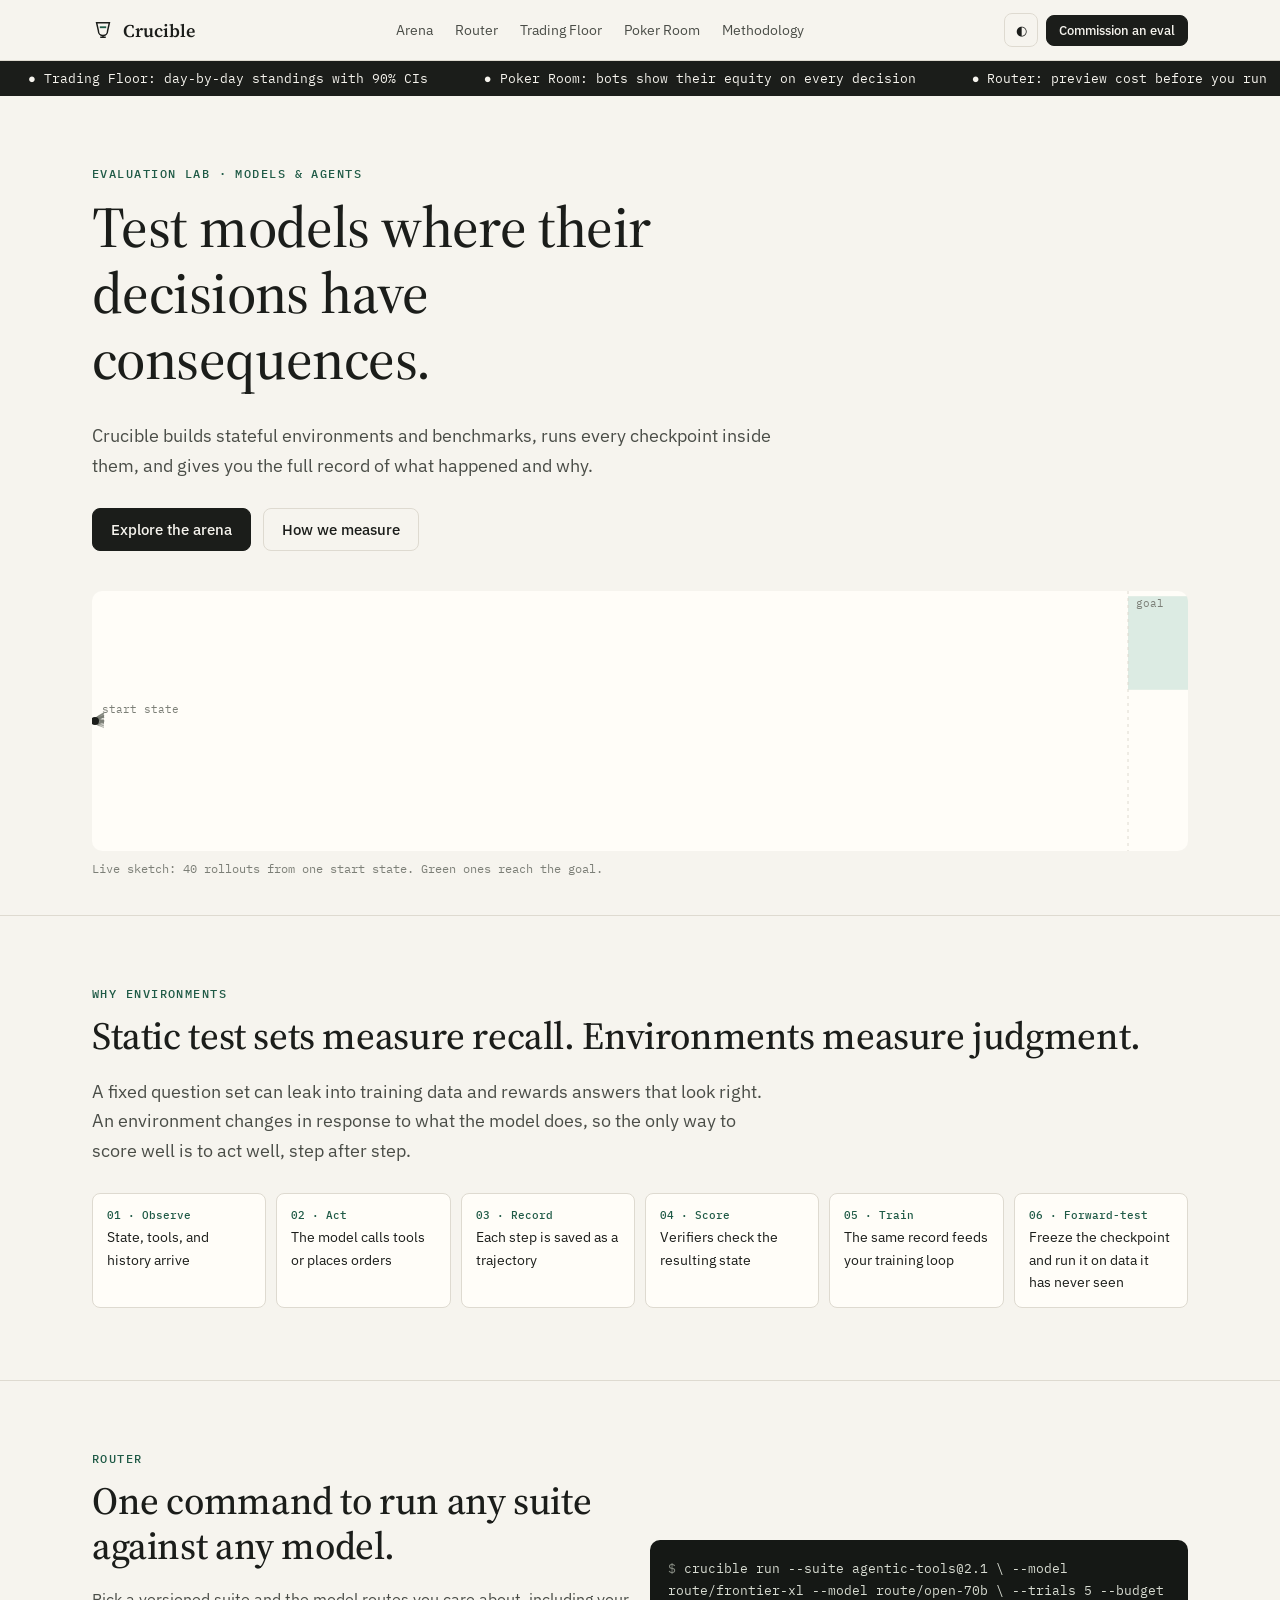
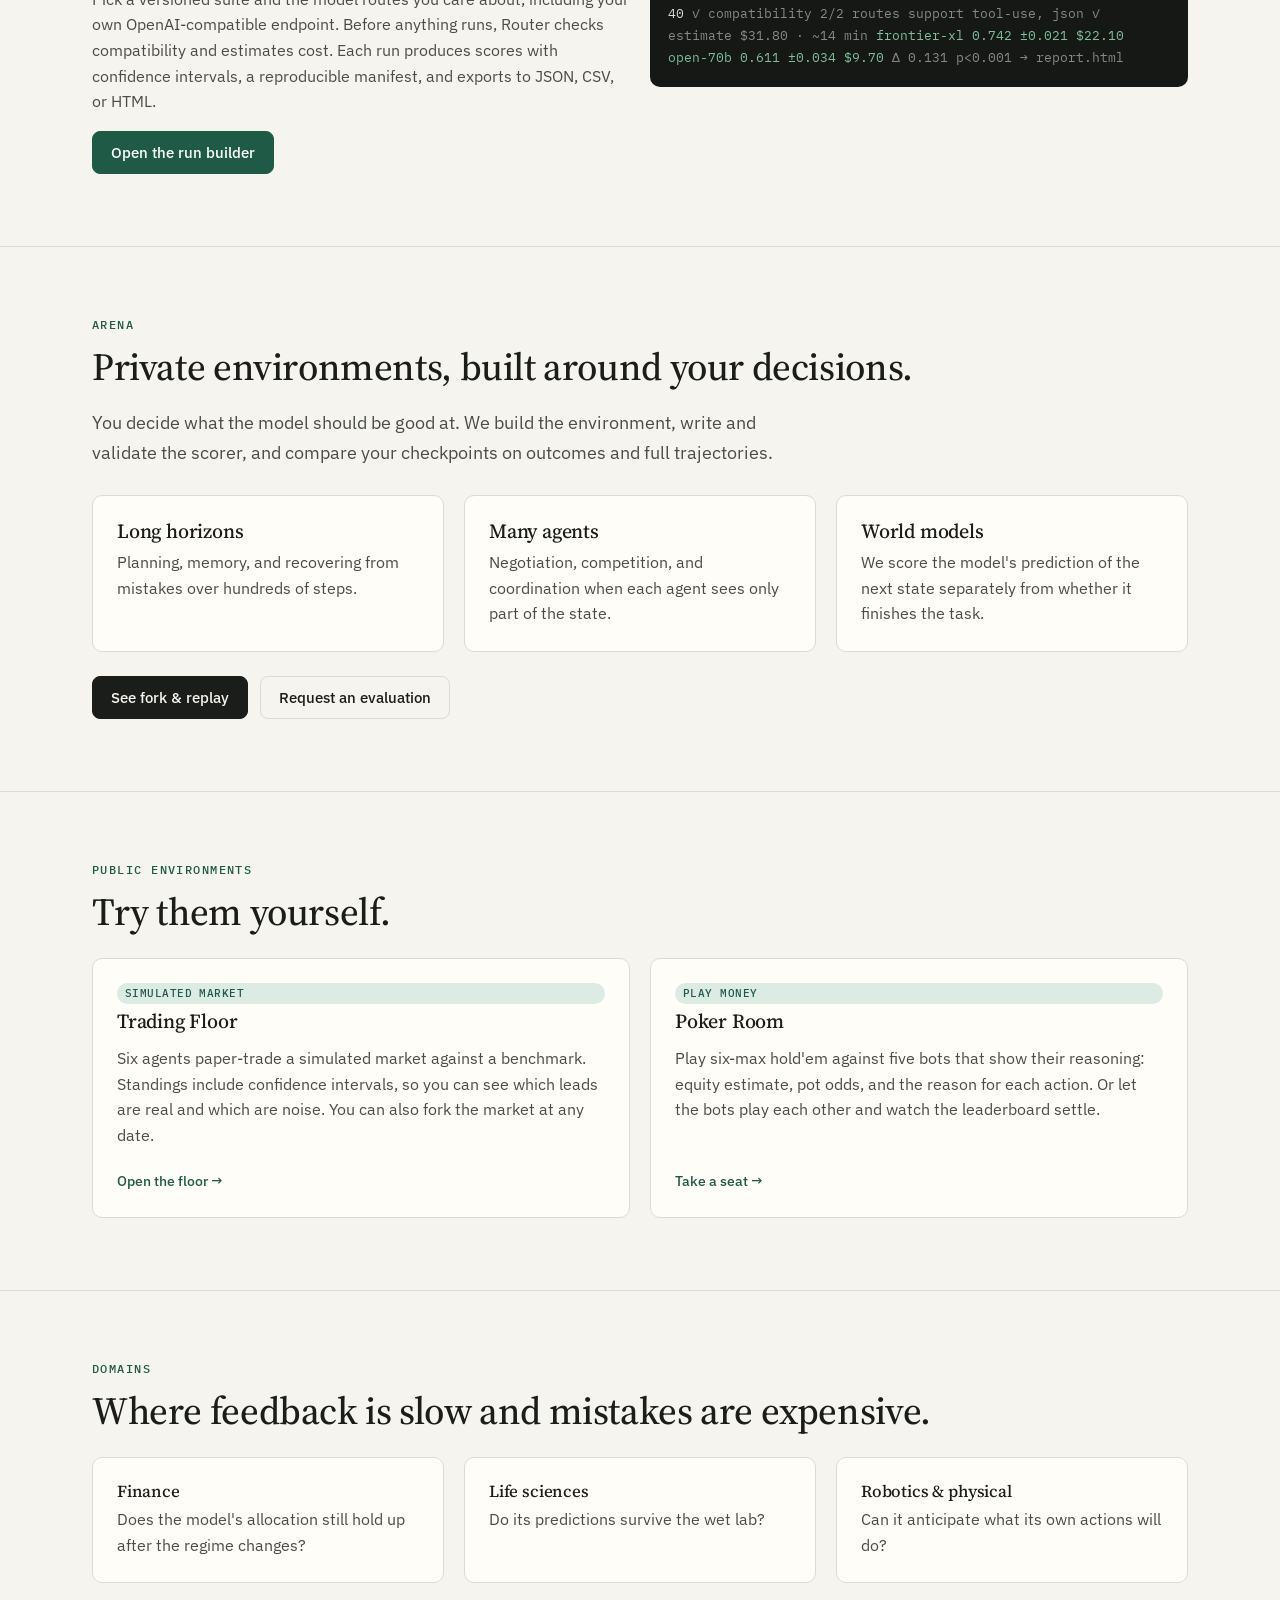
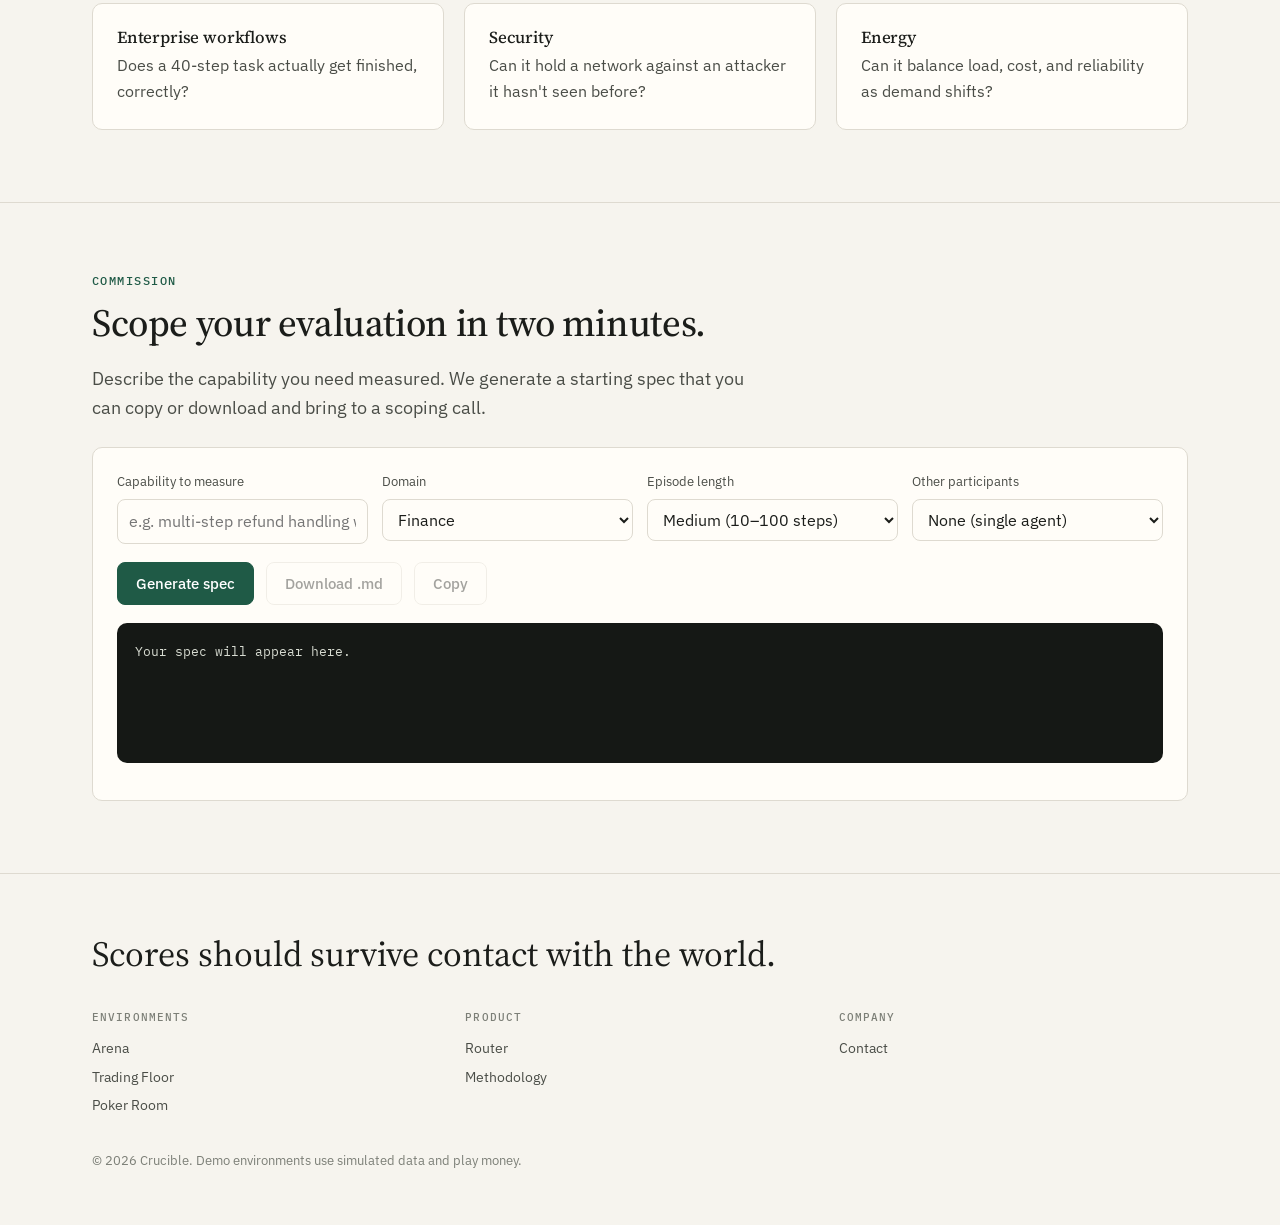
==== index.html @ 3ad0a952 "Initial commit: Crucible static site" ====
<!doctype html>
<html lang="en">
<head>
<meta charset="utf-8">
<meta name="viewport" content="width=device-width,initial-scale=1">
<title>Crucible · Evaluation in live environments</title>
<meta name="description" content="Crucible builds stateful environments and benchmarks that test models and agents on decisions with consequences.">
<link rel="stylesheet" href="styles.css">
<style>
.hero{padding:72px 0 24px;border:0;position:relative}
.hero h1{max-width:20ch}
#heroCanvas{width:100%;height:260px;display:block;margin-top:40px;border-radius:var(--r)}
.ticker{background:var(--ink);color:var(--bg);font:13px var(--mono);overflow:hidden;white-space:nowrap}
.ticker div{display:inline-block;padding:9px 0;animation:tick 40s linear infinite}
.ticker span{margin:0 28px}
@keyframes tick{from{transform:translateX(0)}to{transform:translateX(-50%)}}
.loop{display:grid;grid-template-columns:repeat(auto-fit,minmax(min(100%,150px),1fr));gap:10px;margin-top:28px}
.loop div{border:1px solid var(--line);border-radius:8px;padding:14px;background:var(--surface);font-size:14px}
.loop b{display:block;font:500 11px var(--mono);color:var(--accent);margin-bottom:4px}
.term{background:#151815;color:#d8dcd2;border-radius:var(--r);padding:18px;font:13px/1.7 var(--mono);overflow-x:auto}
.term .c{color:#7fbf9b}.term .d{color:#868b82}
.env-card{display:flex;flex-direction:column;gap:6px;text-decoration:none}
.env-card:hover{border-color:var(--accent)}
.env-card .go{margin-top:auto;color:var(--accent);font-weight:500;font-size:14px}
.ind h3{font-size:1.05rem}
.spec{display:grid;gap:14px;grid-template-columns:repeat(auto-fit,minmax(min(100%,240px),1fr))}
#specOut{white-space:pre-wrap;min-height:140px}
</style>
</head>
<body>
<div id="site-header"></div>
<div class="ticker" aria-hidden="true"><div id="tick"></div></div>

<main>
<section class="hero"><div class="wrap">
  <span class="eyebrow">Evaluation lab · models &amp; agents</span>
  <h1>Test models where their decisions have consequences.</h1>
  <p class="lede">Crucible builds stateful environments and benchmarks, runs every checkpoint inside them, and gives you the full record of what happened and why.</p>
  <div class="row" style="margin-top:28px">
    <a class="btn" href="arena.html">Explore the arena</a>
    <a class="btn ghost" href="methodology.html">How we measure</a>
  </div>
  <canvas id="heroCanvas" aria-label="Animated trajectories branching from a shared starting state"></canvas>
  <p class="muted mono" style="font-size:12px;margin-top:8px">Live sketch: 40 rollouts from one start state. Green ones reach the goal.</p>
</div></section>

<section><div class="wrap">
  <span class="eyebrow">Why environments</span>
  <h2>Static test sets measure recall. Environments measure judgment.</h2>
  <p class="lede">A fixed question set can leak into training data and rewards answers that look right. An environment changes in response to what the model does, so the only way to score well is to act well, step after step.</p>
  <div class="loop">
    <div><b>01 · Observe</b>State, tools, and history arrive</div>
    <div><b>02 · Act</b>The model calls tools or places orders</div>
    <div><b>03 · Record</b>Each step is saved as a trajectory</div>
    <div><b>04 · Score</b>Verifiers check the resulting state</div>
    <div><b>05 · Train</b>The same record feeds your training loop</div>
    <div><b>06 · Forward-test</b>Freeze the checkpoint and run it on data it has never seen</div>
  </div>
</div></section>

<section><div class="wrap grid g2" style="align-items:center">
  <div>
    <span class="eyebrow">Router</span>
    <h2>One command to run any suite against any model.</h2>
    <p>Pick a versioned suite and the model routes you care about, including your own OpenAI-compatible endpoint. Before anything runs, Router checks compatibility and estimates cost. Each run produces scores with confidence intervals, a reproducible manifest, and exports to JSON, CSV, or HTML.</p>
    <div class="row"><a class="btn accent" href="router.html">Open the run builder</a></div>
  </div>
  <div class="term" role="img" aria-label="Example CLI session">
<span class="d">$</span> crucible run --suite agentic-tools@2.1 \
    --model route/frontier-xl --model route/open-70b \
    --trials 5 --budget 40
<span class="d">✓ compatibility  2/2 routes support tool-use, json</span>
<span class="d">✓ estimate       $31.80 · ~14 min</span>
<span class="c">frontier-xl   0.742 ±0.021   $22.10</span>
<span class="c">open-70b      0.611 ±0.034    $9.70</span>
<span class="d">Δ 0.131  p&lt;0.001  → report.html</span>
  </div>
</div></section>

<section><div class="wrap">
  <span class="eyebrow">Arena</span>
  <h2>Private environments, built around your decisions.</h2>
  <p class="lede">You decide what the model should be good at. We build the environment, write and validate the scorer, and compare your checkpoints on outcomes and full trajectories.</p>
  <div class="grid g3" style="margin-top:28px">
    <div class="card"><h3>Long horizons</h3><p>Planning, memory, and recovering from mistakes over hundreds of steps.</p></div>
    <div class="card"><h3>Many agents</h3><p>Negotiation, competition, and coordination when each agent sees only part of the state.</p></div>
    <div class="card"><h3>World models</h3><p>We score the model's prediction of the next state separately from whether it finishes the task.</p></div>
  </div>
  <div class="row" style="margin-top:24px"><a class="btn" href="arena.html">See fork &amp; replay</a><a class="btn ghost" href="#commission">Request an evaluation</a></div>
</div></section>

<section><div class="wrap">
  <span class="eyebrow">Public environments</span>
  <h2>Try them yourself.</h2>
  <div class="grid g2" style="margin-top:24px">
    <a class="card env-card" href="trading.html"><span class="pill">SIMULATED MARKET</span><h3>Trading Floor</h3><p>Six agents paper-trade a simulated market against a benchmark. Standings include confidence intervals, so you can see which leads are real and which are noise. You can also fork the market at any date.</p><span class="go">Open the floor →</span></a>
    <a class="card env-card" href="poker.html"><span class="pill">PLAY MONEY</span><h3>Poker Room</h3><p>Play six-max hold'em against five bots that show their reasoning: equity estimate, pot odds, and the reason for each action. Or let the bots play each other and watch the leaderboard settle.</p><span class="go">Take a seat →</span></a>
  </div>
</div></section>

<section><div class="wrap">
  <span class="eyebrow">Domains</span>
  <h2>Where feedback is slow and mistakes are expensive.</h2>
  <div class="grid g3 ind" style="margin-top:24px">
    <div class="card"><h3>Finance</h3><p>Does the model's allocation still hold up after the regime changes?</p></div>
    <div class="card"><h3>Life sciences</h3><p>Do its predictions survive the wet lab?</p></div>
    <div class="card"><h3>Robotics &amp; physical</h3><p>Can it anticipate what its own actions will do?</p></div>
    <div class="card"><h3>Enterprise workflows</h3><p>Does a 40-step task actually get finished, correctly?</p></div>
    <div class="card"><h3>Security</h3><p>Can it hold a network against an attacker it hasn't seen before?</p></div>
    <div class="card"><h3>Energy</h3><p>Can it balance load, cost, and reliability as demand shifts?</p></div>
  </div>
</div></section>

<section id="commission"><div class="wrap">
  <span class="eyebrow">Commission</span>
  <h2>Scope your evaluation in two minutes.</h2>
  <p class="lede">Describe the capability you need measured. We generate a starting spec that you can copy or download and bring to a scoping call.</p>
  <form id="specForm" class="card" style="margin-top:24px">
    <div class="spec">
      <div><label for="cap">Capability to measure</label><input id="cap" placeholder="e.g. multi-step refund handling with tools" required></div>
      <div><label for="dom">Domain</label><select id="dom"><option>Finance</option><option>Life sciences</option><option>Robotics &amp; physical</option><option>Enterprise workflows</option><option>Security</option><option>Energy</option><option>Other</option></select></div>
      <div><label for="hor">Episode length</label><select id="hor"><option value="short">Short (1–10 steps)</option><option value="med" selected>Medium (10–100 steps)</option><option value="long">Long (100+ steps)</option></select></div>
      <div><label for="agents">Other participants</label><select id="agents"><option value="0">None (single agent)</option><option value="1">Scripted opponents</option><option value="2">Other models</option><option value="3">Humans in the loop</option></select></div>
    </div>
    <div class="row" style="margin-top:18px"><button class="btn accent" type="submit">Generate spec</button><button class="btn ghost" type="button" id="dlSpec" disabled>Download .md</button><button class="btn ghost" type="button" id="cpSpec" disabled>Copy</button></div>
    <pre id="specOut" class="term" style="margin-top:18px">Your spec will appear here.</pre>
  </form>
</div></section>
</main>

<div id="site-footer"></div>
<script src="common.js"></script>
<script>
// Ticker
const items = ['Trading Floor: day-by-day standings with 90% CIs','Poker Room: bots show their equity on every decision','Router: preview cost before you run','Arena: fork any state and compare futures'];
document.getElementById('tick').innerHTML = [...items,...items].map(t=>`<span>● ${t}</span>`).join('');

// Hero canvas: random-walk rollouts from a shared root
(function(){
  const cv = document.getElementById('heroCanvas'), ctx = cv.getContext('2d');
  const reduce = matchMedia('(prefers-reduced-motion:reduce)').matches;
  let paths = [], t = 0, W, H;
  function reset(){
    const dpr = devicePixelRatio||1; W = cv.clientWidth; H = cv.clientHeight;
    cv.width = W*dpr; cv.height = H*dpr; ctx.setTransform(dpr,0,0,dpr,0,0);
    const r = mulberry32(Date.now()%1e6); paths = [];
    for (let i=0;i<40;i++){ let y=H/2, pts=[[0,y]], drift=(r()-.5)*.6;
      for (let x=6;x<=W;x+=6){ y += (r()-.5)*9 + drift; y=Math.max(8,Math.min(H-8,y)); pts.push([x,y]); }
      paths.push({pts, win: Math.abs(pts[pts.length-1][1]-H*0.2) < H*0.18}); }
    t = reduce ? W : 0;
  }
  function draw(){
    ctx.clearRect(0,0,W,H);
    const ink = cssVar('--ink-3'), acc = cssVar('--accent'), line = cssVar('--line');
    ctx.fillStyle = cssVar('--surface'); ctx.fillRect(0,0,W,H);
    ctx.fillStyle = cssVar('--accent-soft'); ctx.fillRect(W-60,H*0.02,60,H*0.36);
    ctx.strokeStyle = line; ctx.setLineDash([3,4]); ctx.beginPath(); ctx.moveTo(W-60,0); ctx.lineTo(W-60,H); ctx.stroke(); ctx.setLineDash([]);
    for (const p of paths){ ctx.beginPath(); ctx.strokeStyle = p.win && t>=W-60 ? acc : ink; ctx.globalAlpha = p.win?.9:.35; ctx.lineWidth = p.win?1.6:1;
      for (const [x,y] of p.pts){ if (x>t) break; x? ctx.lineTo(x,y) : ctx.moveTo(x,y); } ctx.stroke(); }
    ctx.globalAlpha = 1; ctx.fillStyle = cssVar('--ink'); ctx.beginPath(); ctx.arc(3,H/2,4,0,7); ctx.fill();
    ctx.font = '11px IBM Plex Mono, monospace'; ctx.fillStyle = cssVar('--ink-3'); ctx.fillText('start state', 10, H/2-8); ctx.fillText('goal', W-52, 16);
    if (t < W){ t += 4; requestAnimationFrame(draw); } else if (!reduce) setTimeout(()=>{reset();draw();}, 2500);
  }
  reset(); draw();
  addEventListener('resize', ()=>{reset();draw();}); addEventListener('themechange', ()=>{ if(t>=W) draw(); });
})();

// Spec generator
(function(){
  const out = document.getElementById('specOut'); let md = '';
  const H = {short:'1–10 steps, budget 20 tool calls',med:'10–100 steps, budget 200 tool calls',long:'100+ steps, budget set per task; checkpointed state'};
  const A = ['Single agent','Scripted opponents with fixed seeds','Other models (round-robin, rotated seats)','Humans in the loop (consent and protocol required)'];
  document.getElementById('specForm').addEventListener('submit', e=>{
    e.preventDefault();
    const cap = document.getElementById('cap').value.trim(), dom = document.getElementById('dom').value;
    const hor = document.getElementById('hor').value, ag = +document.getElementById('agents').value;
    md = `# Evaluation spec draft: ${cap}\n\nDomain: ${dom}\nEpisode: ${H[hor]}\nParticipants: ${A[ag]}\n\n## Task\n- Behavior to measure: ${cap}\n- Initial state distribution: TBD (sampled, with held-out split)\n- Observation / action interface: TBD\n\n## Scoring\n- Primary: task completion verified from final environment state\n- Secondary: constraint violations, cost, latency\n${hor!=='short'?'- Intermediate: per-step reward and recovery after errors\n':''}${ag>=2?'- Strategic: performance vs. each opponent pool, seat-rotated\n':''}\n## Validation\n- Trivial-policy and random baselines\n- Grader exploit probes\n- Repeated trials with confidence intervals (power analysis to set N)\n\n## Deliverables\n- Versioned tasks and environment\n- Scorer with validation report\n- Baseline results and trajectory records\n`;
    out.textContent = md; document.getElementById('dlSpec').disabled = document.getElementById('cpSpec').disabled = false;
  });
  document.getElementById('dlSpec').onclick = ()=>{ const a=document.createElement('a'); a.href=URL.createObjectURL(new Blob([md],{type:'text/markdown'})); a.download='eval-spec.md'; a.click(); };
  document.getElementById('cpSpec').onclick = async e=>{ try{ await navigator.clipboard.writeText(md); e.target.textContent='Copied'; }catch(_){ e.target.textContent='Copy failed'; } };
})();
</script>
</body>
</html>
---- styles.css ----
@import url('https://fonts.googleapis.com/css2?family=Source+Serif+4:opsz,wght@8..60,400;8..60,500;8..60,600&family=IBM+Plex+Sans:wght@400;500;600&family=IBM+Plex+Mono:wght@400;500&display=swap');
:root{
  --bg:#f6f4ee; --surface:#fffdf8; --surface-2:#efece3; --ink:#1b1d1a; --ink-2:#4a4d47; --ink-3:#7c7f77;
  --line:#dedad0; --accent:#1f5a46; --accent-ink:#fff; --accent-soft:#dcebe3;
  --up:#1f7a4d; --down:#b2402f; --warn:#a86b12; --felt:#1e4a3a;
  --serif:'Source Serif 4',Georgia,serif; --sans:'IBM Plex Sans',system-ui,sans-serif; --mono:'IBM Plex Mono',ui-monospace,monospace;
  --r:10px; --maxw:1160px;
}
@media (prefers-color-scheme:dark){:root:not([data-theme="light"]){
  --bg:#121412; --surface:#1a1d1a; --surface-2:#232722; --ink:#ecebe5; --ink-2:#b9bab2; --ink-3:#83867e;
  --line:#2f332e; --accent:#6fc19c; --accent-ink:#0d1a14; --accent-soft:#1f3329; --up:#5cc48c; --down:#e2765f; --warn:#e0a84a; --felt:#173a2d;}}
:root[data-theme="dark"]{
  --bg:#121412; --surface:#1a1d1a; --surface-2:#232722; --ink:#ecebe5; --ink-2:#b9bab2; --ink-3:#83867e;
  --line:#2f332e; --accent:#6fc19c; --accent-ink:#0d1a14; --accent-soft:#1f3329; --up:#5cc48c; --down:#e2765f; --warn:#e0a84a; --felt:#173a2d;}
*{box-sizing:border-box}
html{-webkit-text-size-adjust:100%}
body{margin:0;background:var(--bg);color:var(--ink);font:16px/1.6 var(--sans);overflow-x:hidden}
a{color:inherit}
h1,h2,h3{font-family:var(--serif);font-weight:500;letter-spacing:-.01em;line-height:1.15;margin:0 0 .5em}
h1{font-size:clamp(2.2rem,5vw,3.6rem)} h2{font-size:clamp(1.7rem,3.4vw,2.4rem)} h3{font-size:1.25rem}
p{margin:0 0 1em;color:var(--ink-2)}
.wrap{max-width:var(--maxw);margin:0 auto;padding:0 16px}
@media(min-width:700px){.wrap{padding:0 32px}}
section{padding:72px 0;border-top:1px solid var(--line)}
.eyebrow{font:500 12px/1 var(--mono);text-transform:uppercase;letter-spacing:.12em;color:var(--accent);margin-bottom:14px;display:block}
.lede{font-size:1.15rem;max-width:62ch}
.btn{display:inline-flex;align-items:center;gap:8px;padding:11px 18px;border-radius:8px;border:1px solid var(--ink);background:var(--ink);color:var(--bg);font:500 15px var(--sans);text-decoration:none;cursor:pointer;transition:transform .12s,opacity .12s}
.btn:hover{transform:translateY(-1px)} .btn:disabled{opacity:.4;cursor:not-allowed;transform:none}
.btn.ghost{background:transparent;color:var(--ink);border-color:var(--line)}
.btn.accent{background:var(--accent);border-color:var(--accent);color:var(--accent-ink)}
.btn.sm{padding:6px 12px;font-size:13px}
.row{display:flex;gap:12px;flex-wrap:wrap;align-items:center}
.grid{display:grid;gap:20px}
.g2{grid-template-columns:repeat(auto-fit,minmax(min(100%,320px),1fr))}
.g3{grid-template-columns:repeat(auto-fit,minmax(min(100%,260px),1fr))}
.card{background:var(--surface);border:1px solid var(--line);border-radius:var(--r);padding:24px}
.card h3{margin-bottom:.35em}
.card p:last-child{margin-bottom:0}
.mono{font-family:var(--mono)}
.muted{color:var(--ink-3)}
.pill{display:inline-block;font:500 11px/1 var(--mono);padding:5px 8px;border-radius:99px;background:var(--accent-soft);color:var(--accent);letter-spacing:.04em}
.up{color:var(--up)} .down{color:var(--down)}
table{width:100%;border-collapse:collapse;font-size:14px}
th,td{text-align:left;padding:10px 12px;border-bottom:1px solid var(--line)}
th{font:500 11px var(--mono);text-transform:uppercase;letter-spacing:.08em;color:var(--ink-3)}
td.num,th.num{text-align:right;font-family:var(--mono)}
.tablewrap{overflow-x:auto;-webkit-overflow-scrolling:touch}
input,select,textarea{font:inherit;color:var(--ink);background:var(--surface);border:1px solid var(--line);border-radius:8px;padding:9px 11px;width:100%}
label{font-size:13px;color:var(--ink-2);display:block;margin-bottom:6px}
.seg{display:inline-flex;border:1px solid var(--line);border-radius:8px;overflow:hidden}
.seg button{background:transparent;border:0;padding:6px 12px;font:500 13px var(--mono);color:var(--ink-2);cursor:pointer}
.seg button.on{background:var(--ink);color:var(--bg)}
/* header/footer */
.site-h{position:sticky;top:0;z-index:50;background:color-mix(in srgb,var(--bg) 88%,transparent);backdrop-filter:blur(10px);border-bottom:1px solid var(--line)}
.site-h .wrap{display:flex;align-items:center;justify-content:space-between;height:60px;gap:16px}
.logo{display:flex;align-items:center;gap:9px;font:600 18px var(--serif);text-decoration:none}
.logo svg{width:22px;height:22px}
.nav{display:flex;gap:22px;font-size:14px}
.nav a{text-decoration:none;color:var(--ink-2)} .nav a:hover,.nav a.on{color:var(--ink)}
.menu-btn{display:none;background:none;border:1px solid var(--line);border-radius:8px;padding:6px 10px;color:var(--ink);cursor:pointer}
.theme-btn{background:none;border:1px solid var(--line);border-radius:8px;width:34px;height:34px;color:var(--ink);cursor:pointer}
@media(max-width:820px){.nav{display:none;position:absolute;top:60px;left:0;right:0;flex-direction:column;background:var(--bg);padding:16px;border-bottom:1px solid var(--line)}.nav.open{display:flex}.menu-btn{display:block}.h-cta{display:none}}
.site-f{border-top:1px solid var(--line);padding:56px 0 40px;font-size:14px}
.site-f .cols{display:grid;grid-template-columns:repeat(auto-fit,minmax(140px,1fr));gap:24px;margin-top:32px}
.site-f h4{font:500 11px var(--mono);text-transform:uppercase;letter-spacing:.1em;color:var(--ink-3);margin:0 0 10px}
.site-f a{display:block;text-decoration:none;color:var(--ink-2);padding:3px 0}
.motto{font:400 clamp(1.6rem,3vw,2.2rem) var(--serif)}
.page-h{padding-top:64px;padding-bottom:40px}
@media (prefers-reduced-motion:reduce){*{animation:none!important;transition:none!important}}
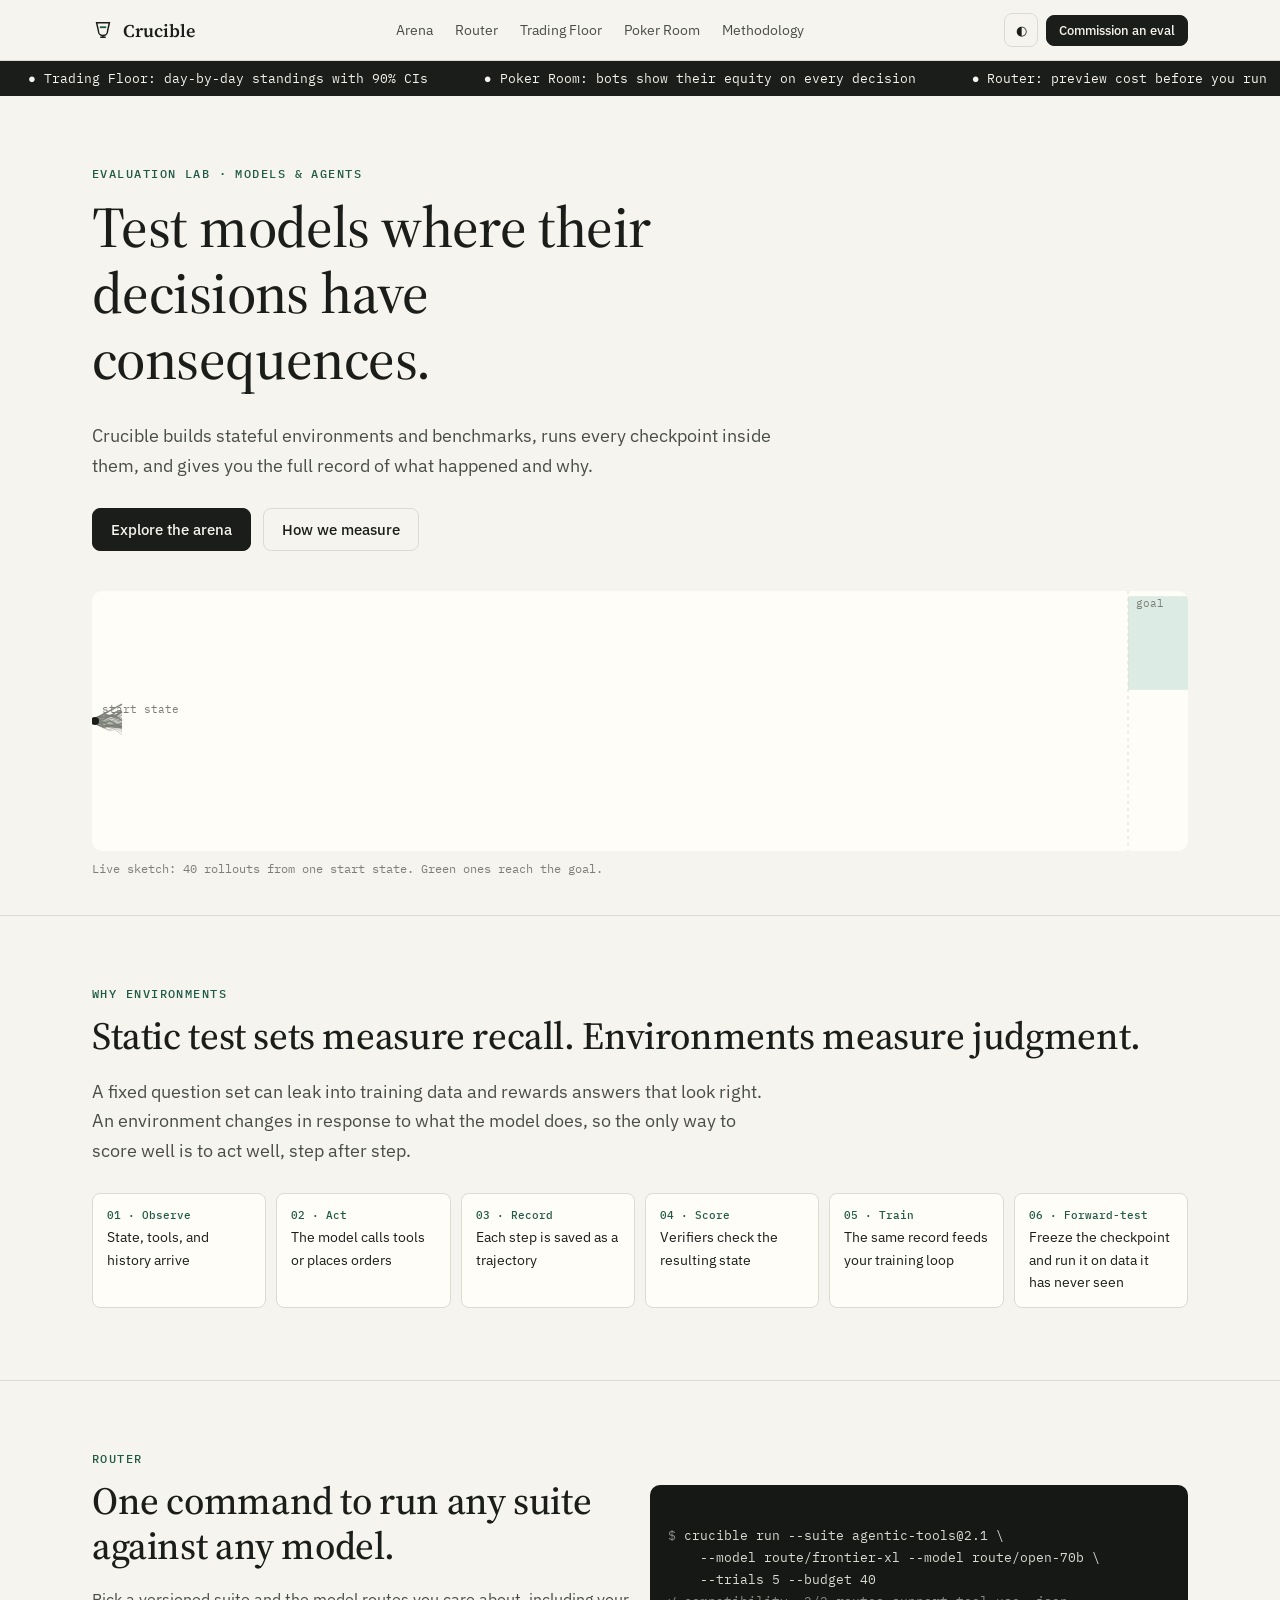
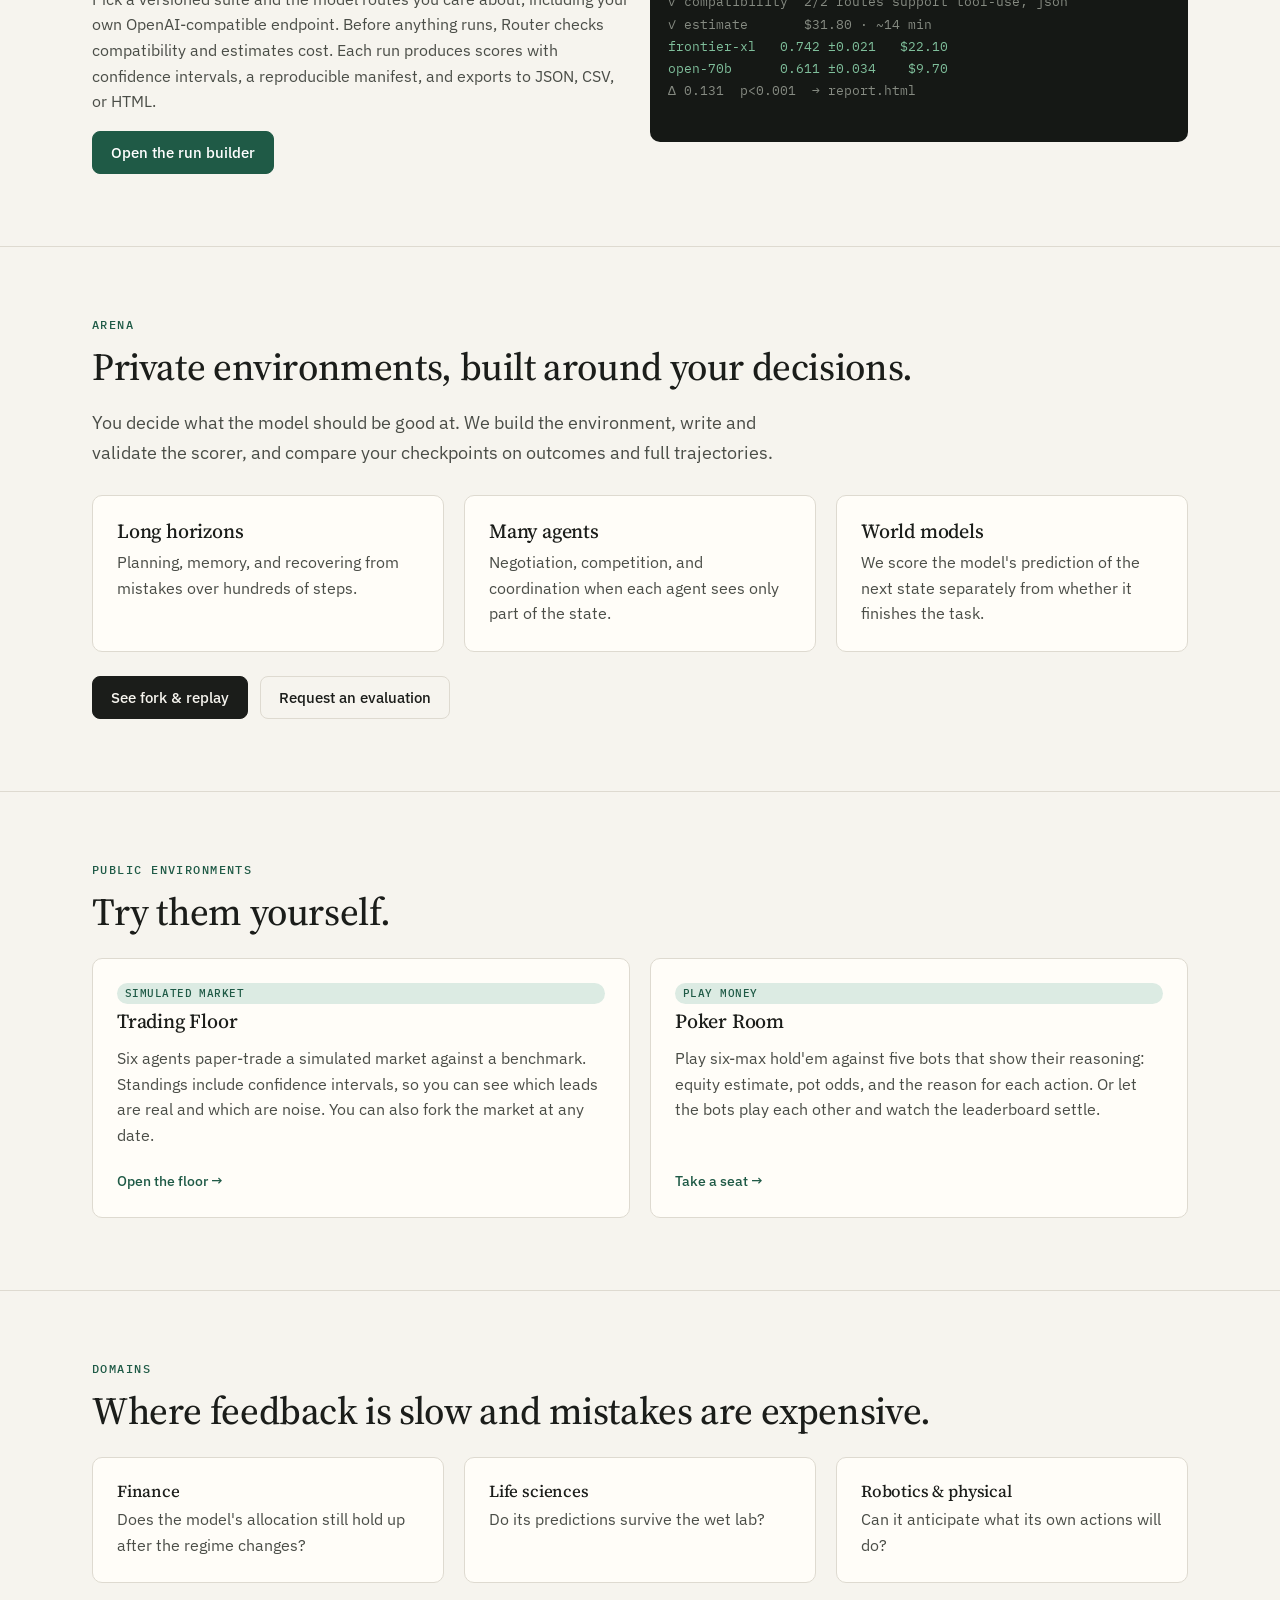
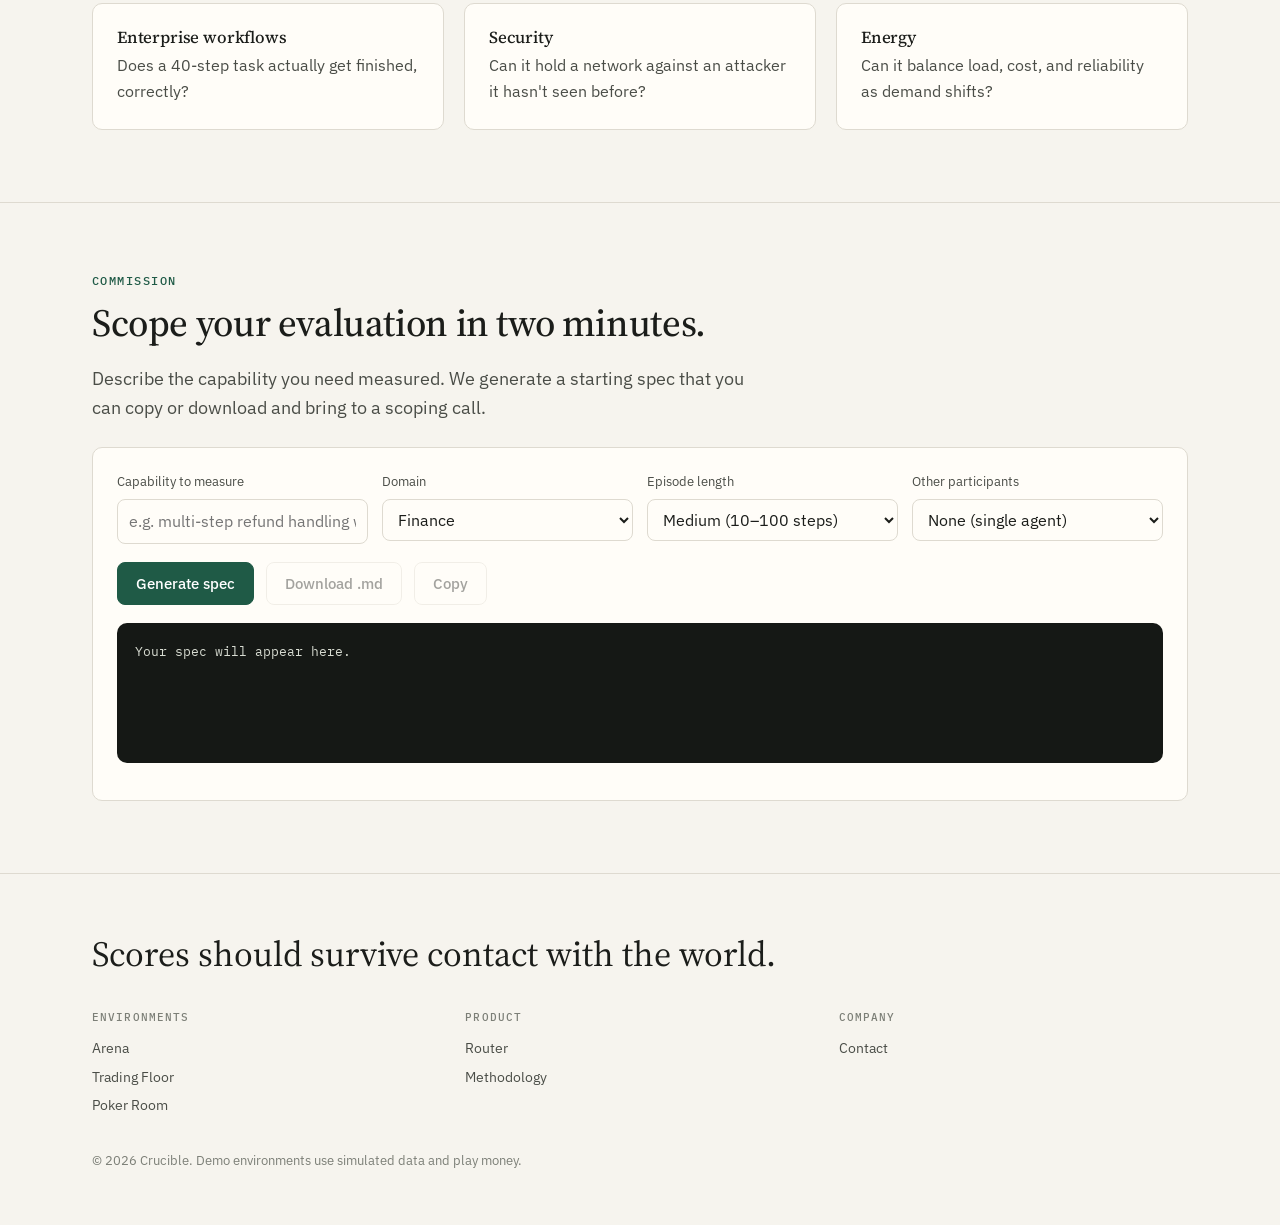
==== commit 8f1e6398: "Add UI screenshots to README; fix line breaks in home page terminal block Co-Authored-By: Claude Opu" ====
--- a/index.html
+++ b/index.html
@@ -17,7 +17,7 @@
 .loop{display:grid;grid-template-columns:repeat(auto-fit,minmax(min(100%,150px),1fr));gap:10px;margin-top:28px}
 .loop div{border:1px solid var(--line);border-radius:8px;padding:14px;background:var(--surface);font-size:14px}
 .loop b{display:block;font:500 11px var(--mono);color:var(--accent);margin-bottom:4px}
-.term{background:#151815;color:#d8dcd2;border-radius:var(--r);padding:18px;font:13px/1.7 var(--mono);overflow-x:auto}
+.term{background:#151815;color:#d8dcd2;border-radius:var(--r);padding:18px;font:13px/1.7 var(--mono);overflow-x:auto;white-space:pre}
 .term .c{color:#7fbf9b}.term .d{color:#868b82}
 .env-card{display:flex;flex-direction:column;gap:6px;text-decoration:none}
 .env-card:hover{border-color:var(--accent)}
